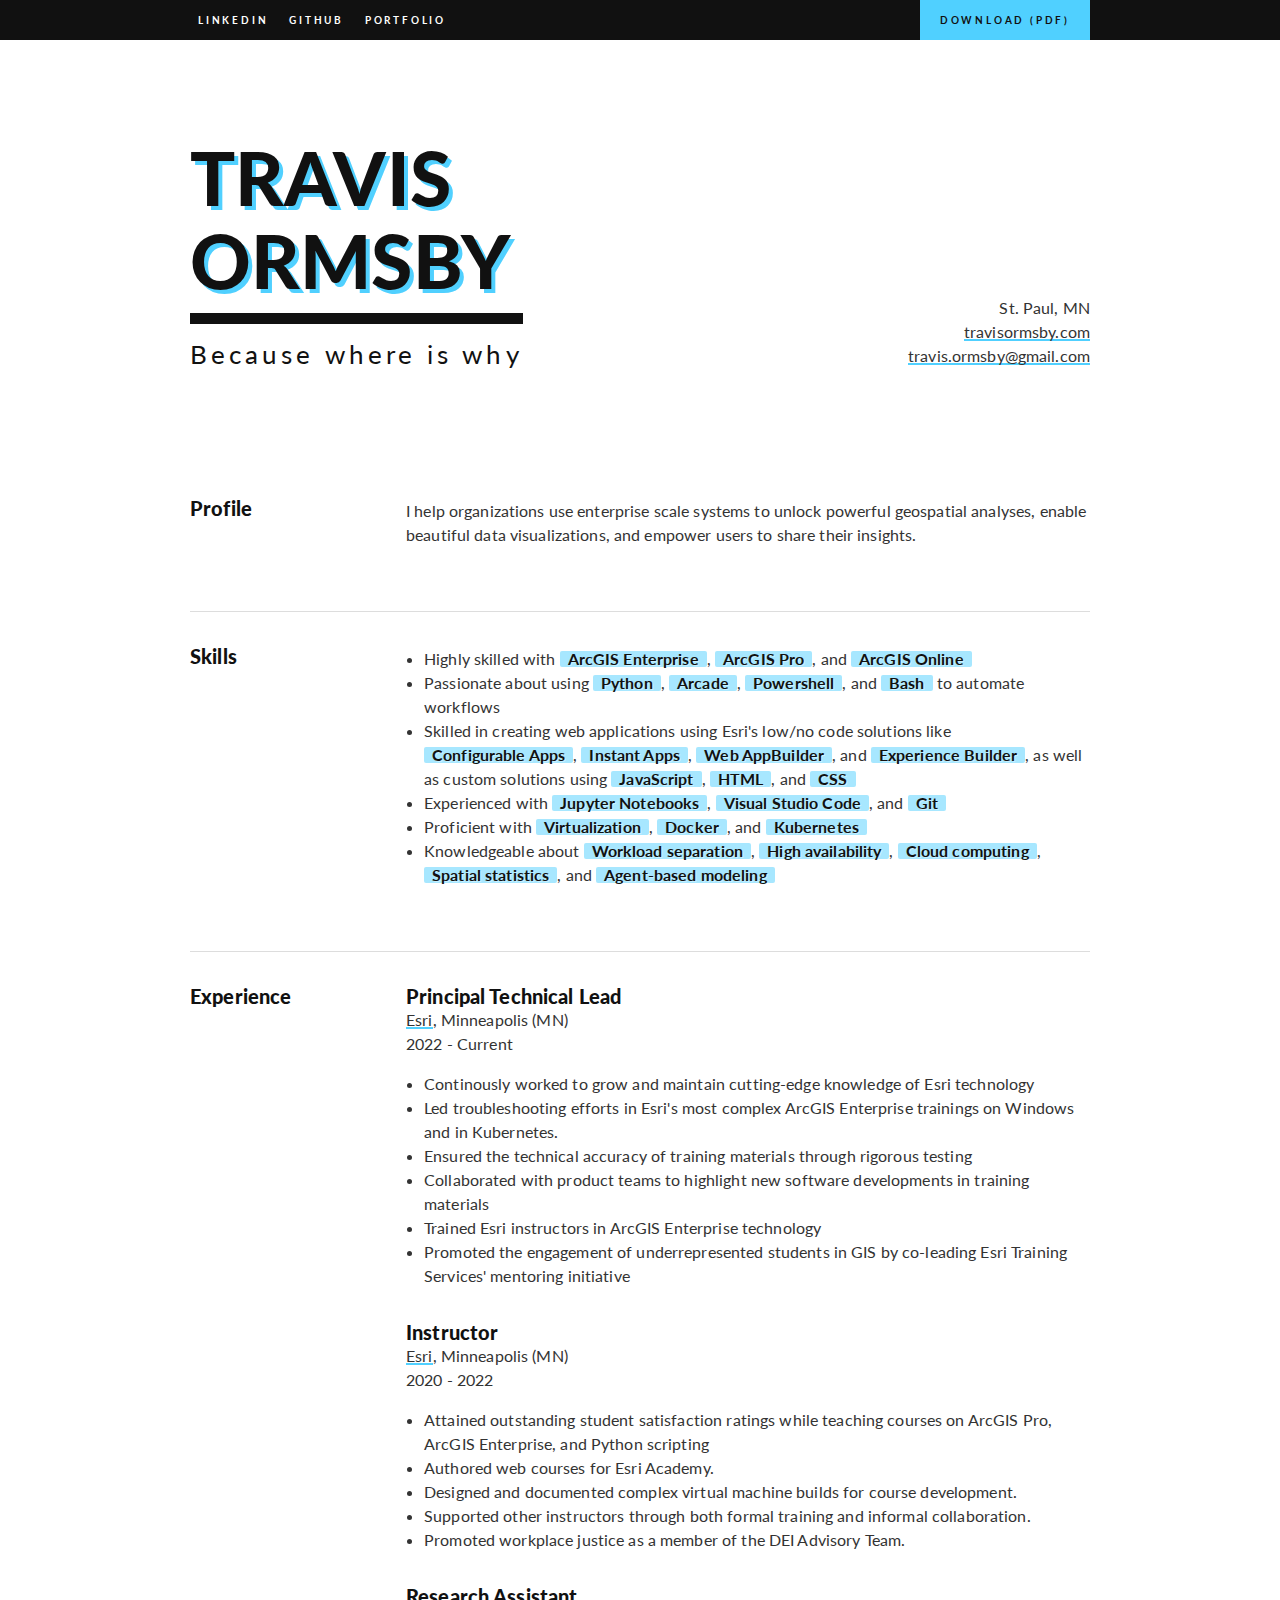
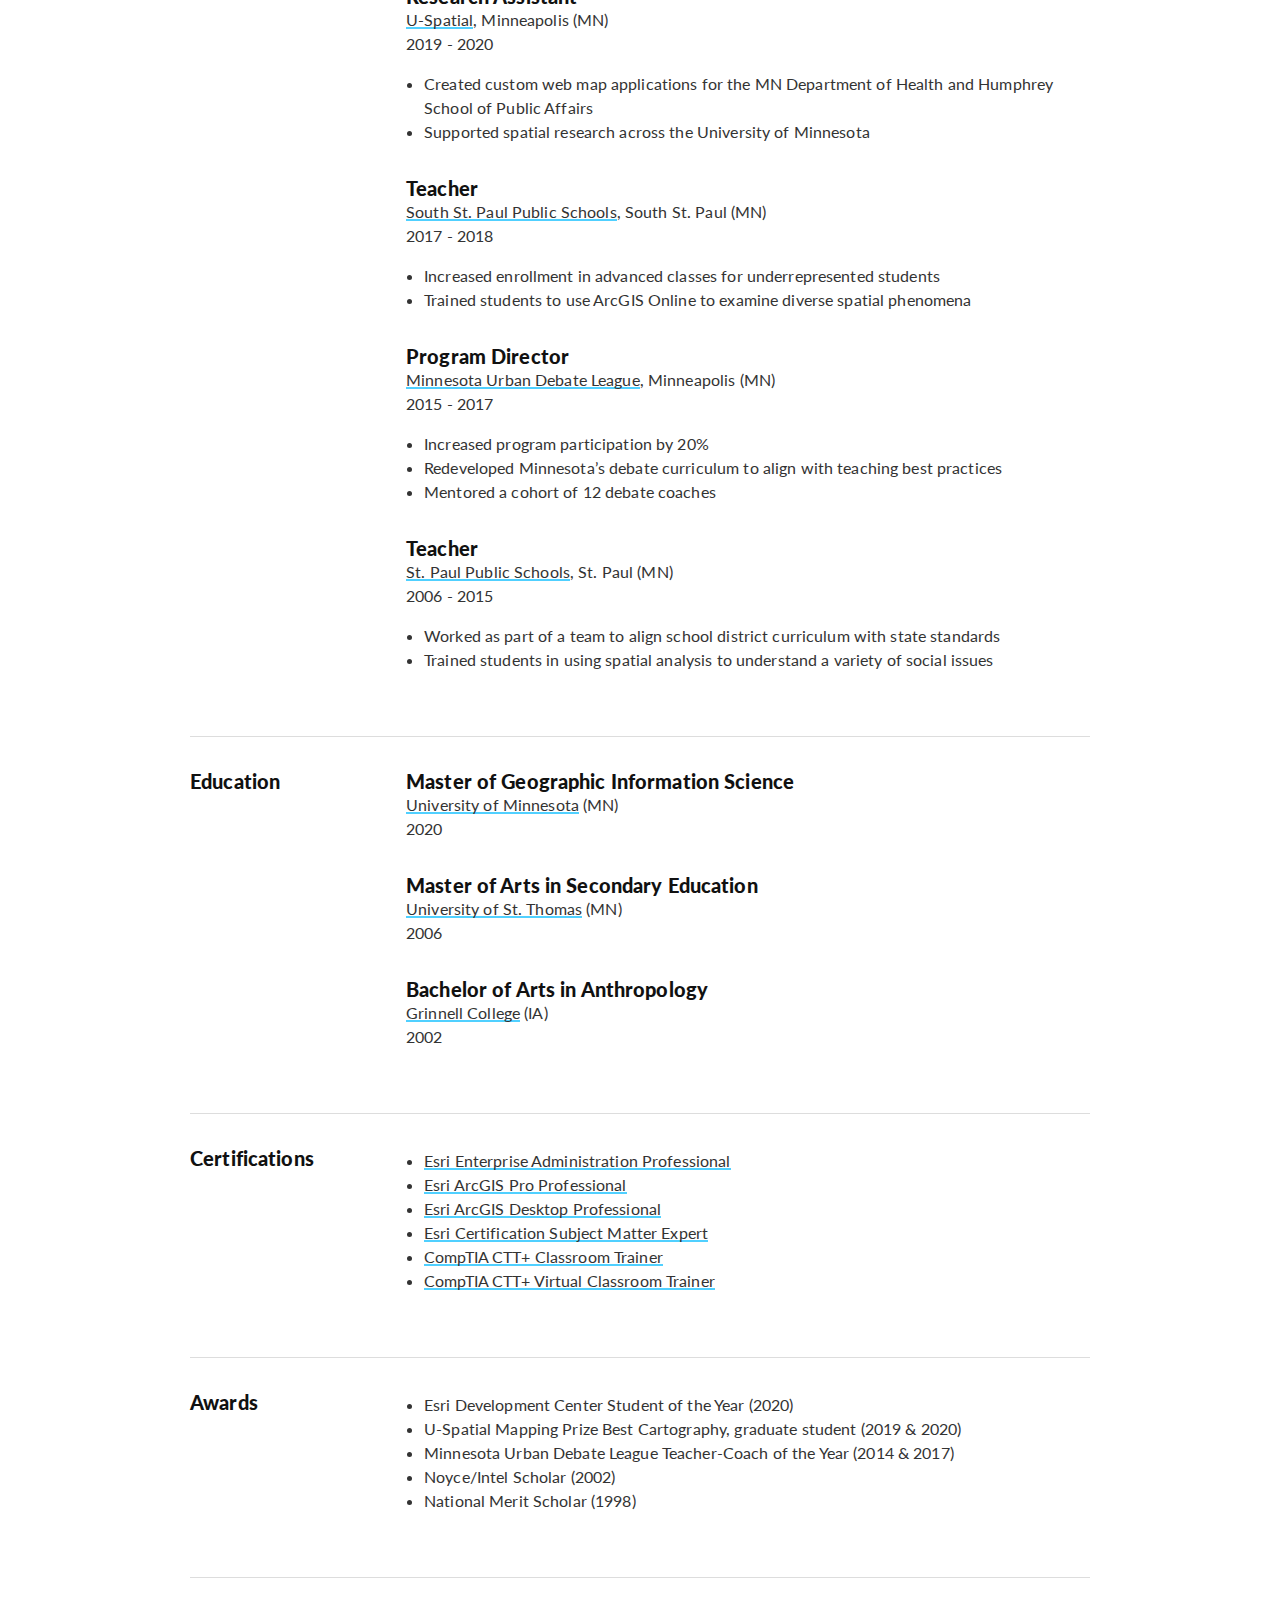
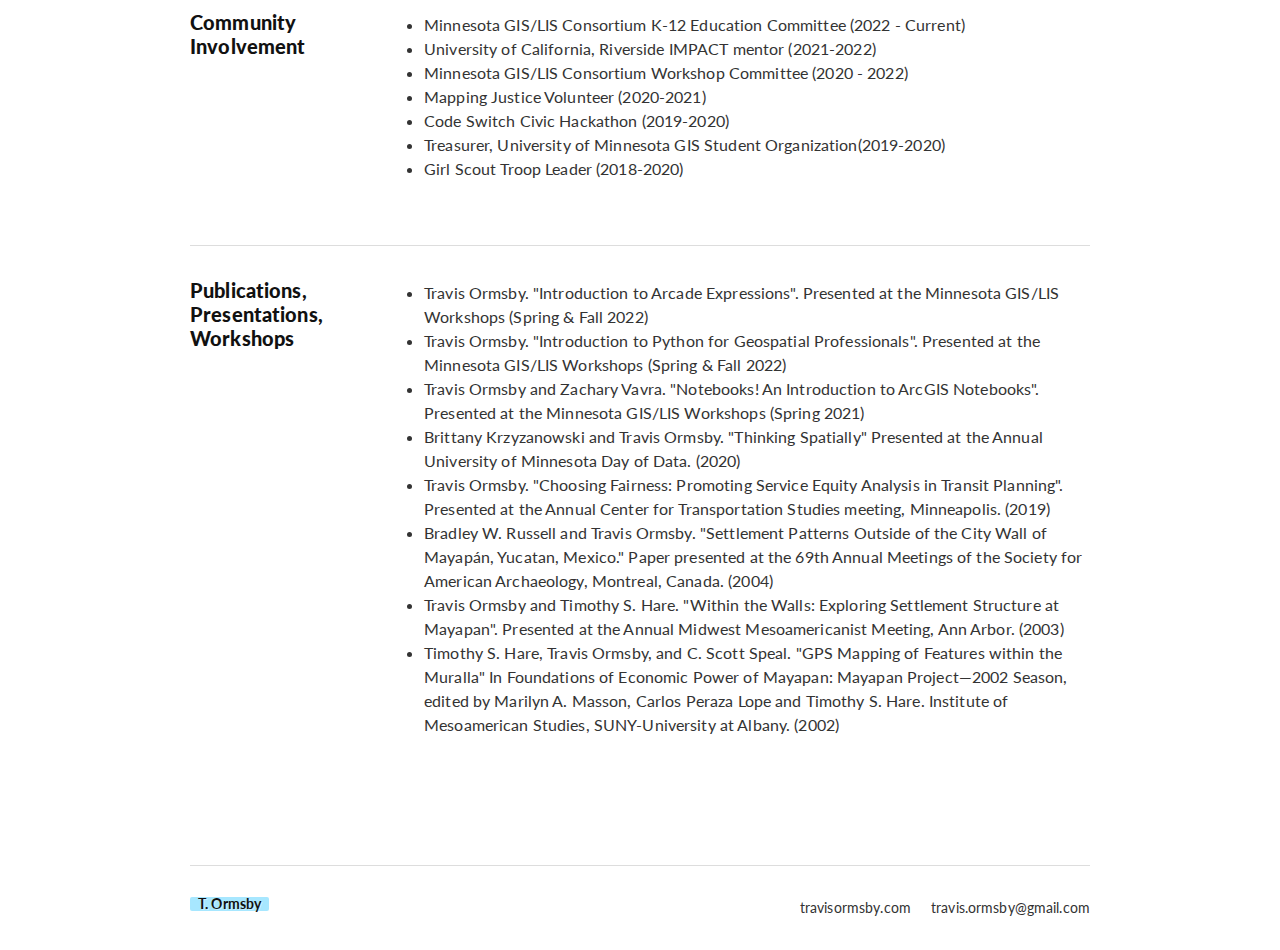
==== resume/resume.html @ c8ff5c0a "Move resume files to separate directory" ====
<html></html>
<head>
    <meta charset="utf-8">
    <meta http-equiv="x-us-compatible" content="ie=edge">
    <title>Travis Ormsby Résumé</title>
    <meta name="description" content="">
    <meta name="viewport" content="width=device-width, initial-scale=1">
    <link rel="icon" href="favicon.ico" type="image/x-icon">
    <link rel="stylesheet" href="style.css">
</head>
<nav class="Navbar">
    <div class="l-Wrapper l-Wrapper--reset@sm-down">
      <ul class="u-pullRight u-hidden@xs-down">
        <li>
          <a class="Navbar-btn Navbar-btn--main" href="http://travisormsby.com/download/travis-ormsby-resume.pdf" target="_blank">Download 
            <span>(pdf)</span>
          </a>
        </li>
      </ul>
      <ul>
        <li><a class="Navbar-lnk" href="https://www.linkedin.com/in/travis-ormsby" target="_blank">LinkedIn</a></li>
        <li><a class="Navbar-lnk" href="https://github.com/travisormsby" target="_blank">GitHub</a></li>
        <li><a class="Navbar-lnk" href="https://portfolio.travisormsby.com" target="_blank">Portfolio</a></li>
      </ul>
    </div>
  </nav>
  
  <article class="l-Wrapper">
  
    <div class="l-Header">
      <div class="l-Header-col">
        <a href="http://travisormsby.com" target="_blank">
          <h1 class="Title">
            <span class="u-shadow">
              Travis<br>
              Ormsby
            </span>
            <span class="Title-sub">Because where is why</span>
          </h1>
        </a>
      </div>
      <div class="l-Header-col Contact">
        <div>St. Paul, MN</div>
        <div><a class="u-link" href="http://travisormsby.com/" target="_blank">travisormsby.com</a></div>
        <div><a class="u-link" href="mailto:travis.ormsby@gmail.com" target="_blank">travis.ormsby@gmail.com</a></div>
      </div>
    </div>
  
    <section class="l-Section">
      <h2 class="l-Section-title h3 u-hidden@sm-down">Profile</h2>
      <div class="l-Section-content">
        <p>I help organizations use enterprise scale systems to unlock powerful geospatial analyses, enable beautiful data visualizations, and empower users to share their insights.</p>
      </div>
    </section>
  
    <section class="l-Section">
      <h2 class="l-Section-title h3">Skills</h2>
      <div class="l-Section-content">
        <ul>
          <li>Highly skilled with 
            <strong class="Tag">ArcGIS Enterprise</strong>, 
            <strong class="Tag">ArcGIS Pro</strong>, and 
            <strong class="Tag">ArcGIS Online</strong></li>
          <li>Passionate about using
            <strong class="Tag">Python</strong>, 
            <strong class="Tag">Arcade</strong>, 
            <strong class="Tag">Powershell</strong>, and 
            <strong class="Tag">Bash</strong> to automate workflows</li> 
          <li>Skilled in creating web applications using Esri's low/no code solutions like
            <strong class="Tag">Configurable Apps</strong>, 
            <strong class="Tag">Instant Apps</strong>,
            <strong class="Tag">Web AppBuilder</strong>, and
            <strong class="Tag">Experience Builder</strong>, as well as custom solutions using
            <strong class="Tag">JavaScript</strong>, 
            <strong class="Tag">HTML</strong>, and 
            <strong class="Tag">CSS</strong></li>    
          <li>Experienced with 
            <strong class="Tag">Jupyter Notebooks</strong>, 
            <strong class="Tag">Visual Studio Code</strong>, and 
            <strong class="Tag">Git</strong></li>
          <li>Proficient with 
            <strong class="Tag">Virtualization</strong>,
            <strong class="Tag">Docker</strong>, and 
            <strong class="Tag">Kubernetes</strong></li>
          <li>Knowledgeable about
            <strong class="Tag">Workload separation</strong>, 
            <strong class="Tag">High availability</strong>, 
            <strong class="Tag">Cloud computing</strong>, 
            <strong class="Tag">Spatial statistics</strong>, and
            <strong class="Tag">Agent-based modeling</strong></li>
        </ul>
      </div>
    </section>
  
    <section class="l-Section">
      <h2 class="l-Section-title h3">Experience</h2>
      <div class="l-Section-content">
        <h3>Principal Technical Lead</h3>
        <a class="u-link" href="http://esri.com" target="_blank">Esri</a>, Minneapolis (MN)<br> 2022 - Current
        <ul>
            <li>Continously worked to grow and maintain cutting-edge knowledge of Esri technology</li>
            <li>Led troubleshooting efforts in Esri's most complex ArcGIS Enterprise trainings on Windows and in Kubernetes.</li>
            <li>Ensured the technical accuracy of training materials through rigorous testing</li>
            <li>Collaborated with product teams to highlight new software developments in training materials</li> 
            <li>Trained Esri instructors in ArcGIS Enterprise technology</li>
            <li>Promoted the engagement of underrepresented students in GIS by co-leading Esri Training Services' mentoring initiative</li>
        </ul>
    

        <h3>Instructor</h3>
        <a class="u-link" href="http://esri.com/" target="_blank">Esri</a>, Minneapolis (MN)<br> 2020 - 2022
        <ul>
            <li>Attained outstanding student satisfaction ratings while teaching courses on ArcGIS Pro, ArcGIS Enterprise, and Python scripting</li>
            <li>Authored web courses for Esri Academy.</li>
            <li>Designed and documented complex virtual machine builds for course development.</li>
            <li>Supported other instructors through both formal training and informal collaboration.</li>
            <li>Promoted workplace justice as a member of the DEI Advisory Team.</li>
        </ul>
  
        <h3>Research Assistant</h3>
        <a class="u-link" href="https://rc.umn.edu/uspatial/about/overview" target="_blank">U-Spatial</a>, Minneapolis (MN)<br> 2019 - 2020
        <ul>
            <li>Created custom web map applications for the MN Department of Health and Humphrey School of Public Affairs</li>
            <li>Supported spatial research across the University of Minnesota </li>
        </ul>
  
        <h3>Teacher</h3>
        <a class="u-link" href="https://www.sspps.org/" target="_blank">South St. Paul Public Schools</a>, South St. Paul (MN)<br> 2017 - 2018
        <ul>
          <li>Increased enrollment in advanced classes for underrepresented students</li>
          <li>Trained students to use ArcGIS Online to examine diverse spatial phenomena </li>
        </ul>

        <h3>Program Director</h3>
        <a class="u-link" href="https://mnudl.augsburg.edu/" target="_blank">Minnesota Urban Debate League</a>, Minneapolis (MN)<br> 2015 - 2017
        <ul>
          <li>Increased program participation by 20%</li>
          <li>Redeveloped Minnesota’s debate curriculum to align with teaching best practices</li>
          <li>Mentored a cohort of 12 debate coaches</li>
        </ul>
        <h3>Teacher</h3>
        <a class="u-link" href="https://www.spps.org/" target="_blank">St. Paul Public Schools</a>, St. Paul (MN)<br> 2006 - 2015
        <ul>
          <li>Worked as part of a team to align school district curriculum with state standards</li>
          <li>Trained students in using spatial analysis to understand a variety of social issues</li>
        </ul>       

      </div>
    </section>
  



    <section class="l-Section">
      <h2 class="l-Section-title h3">Education</h2>
      <div class="l-Section-content">
        <h3>Master of Geographic Information Science</h3>
        <a class="u-link" href="https://www.umn.edu" target="_blank">University of Minnesota</a> (MN)<br> 2020
        <h3>Master of Arts in Secondary Education</h3>
        <a class="u-link" href="https://www.stthomas.edu/" target="_blank">University of St. Thomas</a> (MN)<br> 2006
        <h3>Bachelor of Arts in Anthropology</h3>
        <a class="u-link" href="https://www.grinnell.edu" target="_blank">Grinnell College</a> (IA)<br> 2002
      </div>
    </section>

    <section class="l-Section">
        <h2 class="l-Section-title h3">Certifications</h2>
        <div class="l-Section-content">
            <ul>
                <li><a class="u-link" href="https://www.credly.com/badges/31ab56e0-9c74-4a0e-ad56-9380d81b96d3" target="_blank">Esri Enterprise Administration Professional</a></li>
                <li><a class="u-link" href="https://www.credly.com/badges/0013682d-3216-4c9a-9f12-6cf42e619718" target="_blank">Esri ArcGIS Pro Professional</a></li>
                <li><a class="u-link" href="https://www.credly.com/badges/4ce7a684-b25a-4a64-b804-6f7d2b9c5bff" target="_blank">Esri ArcGIS Desktop Professional</a></li>
                <li><a class="u-link" href="https://www.credly.com/badges/74013b75-7e66-40fc-9511-f391b4f730c0" target="_blank">Esri Certification Subject Matter Expert</a></li>
                <li><a class="u-link" href="https://www.credly.com/badges/bbb6785d-5a99-4816-b9c0-62684c3e1820" target="_blank">CompTIA CTT+ Classroom Trainer</a></li>
                <li><a class="u-link" href="https://www.credly.com/badges/475ef5ab-be3a-4e54-ba94-71549f1f5e60" target="_blank">CompTIA CTT+ Virtual Classroom Trainer</a></li>
            </ul>
        </div>
    </section>
  
    <section class="l-Section">
        <h2 class="l-Section-title h3">Awards</h2>
        <div class="l-Section-content">
            <ul>
                <li>Esri Development Center Student of the Year (2020)</li>
                <li>U-Spatial Mapping Prize Best Cartography, graduate student (2019 & 2020)</li>
                <li>Minnesota Urban Debate League Teacher-Coach of the Year (2014 & 2017)</li>
                <li>Noyce/Intel Scholar (2002)</li>
                <li>National Merit Scholar (1998)</li>
            </ul>
        </div>
    </section>

    <section class="l-Section">
        <h2 class="l-Section-title h3">Community Involvement</h2>
        <div class="l-Section-content">
            <ul>
                <li>Minnesota GIS/LIS Consortium K-12 Education Committee (2022 - Current)</li>
                <li>University of California, Riverside IMPACT mentor (2021-2022)</li>
                <li>Minnesota GIS/LIS Consortium Workshop Committee (2020 - 2022)</li>
                <li>Mapping Justice Volunteer (2020-2021)</li>
                <li>Code Switch Civic Hackathon (2019-2020)</li>
                <li>Treasurer, University of Minnesota GIS Student Organization(2019-2020)</li>
                <li>Girl Scout Troop Leader (2018-2020)</li>
            </ul>
        </div>
    </section>

    <section class="l-Section">
        <h2 class="l-Section-title h3">Publications, Presentations, Workshops</h2>
        <div class="l-Section-content">
            <ul>
                <li class="hanging">Travis Ormsby. "Introduction to Arcade Expressions". Presented at the Minnesota GIS/LIS Workshops (Spring & Fall 2022)</li>
                <li class="hanging">Travis Ormsby. "Introduction to Python for Geospatial Professionals". Presented at the Minnesota GIS/LIS Workshops (Spring & Fall 2022)</li>
                <li class="hanging">Travis Ormsby and Zachary Vavra. "Notebooks! An Introduction to ArcGIS Notebooks". Presented at the Minnesota GIS/LIS Workshops (Spring 2021)</li>
                <li class="hanging">Brittany Krzyzanowski and Travis Ormsby. "Thinking Spatially" Presented at the Annual University of Minnesota Day of Data. (2020)</li>
                <li class="hanging">Travis Ormsby. "Choosing Fairness: Promoting Service Equity Analysis in Transit Planning". Presented at the Annual Center for Transportation Studies meeting, Minneapolis. (2019)</li>
                <li class="hanging">Bradley W. Russell and Travis Ormsby. "Settlement Patterns Outside of the City Wall of Mayapán, Yucatan, Mexico." Paper presented at the 69th Annual Meetings of the Society for American Archaeology, Montreal, Canada. (2004)</li>
                <li class="hanging">Travis Ormsby and Timothy S. Hare. "Within the Walls: Exploring Settlement Structure at Mayapan". Presented at the Annual Midwest Mesoamericanist Meeting, Ann Arbor. (2003)</li>
                <li class="hanging">Timothy S. Hare, Travis Ormsby, and C. Scott Speal. "GPS Mapping of Features within the Muralla" In Foundations of Economic Power of Mayapan: Mayapan Project—2002 Season, edited by Marilyn A. Masson, Carlos Peraza Lope and Timothy S. Hare. Institute of Mesoamerican Studies, SUNY-University at Albany. (2002)</li>
            </ul>
        </div>
    </section>
  </article>
  
  <div class="l-Wrapper u-keyline">
    <div class="l-Footer">
      <div class="l-Footer-col">
        <strong class="Tag">T. Ormsby</strong>
      </div>
      <div class="l-Footer-col Contact">
        <a href="http://travisorsb5.com" target="_blank">travisormsby.com</a>
        <a href="mailto:travis.ormsby@gmail.com" target="_blank">travis.ormsby@gmail.com</a>
      </div>
    </div>
  </div>
---- resume/style.css ----
@import url(https://fonts.googleapis.com/css?family=Lato:400,700,900);

.Navbar ul {
    list-style: none;
    padding-left: 0;
    margin: 0
}

html {
    font-size: 62.5%;
    box-sizing: border-box
}

*,
*:before,
*:after {
    box-sizing: inherit
}

body {
    margin: 0;
    background-color: #fff
}

img {
    max-width: 100%;
    height: auto
}

.u-cf:before,
.u-cf:after {
    content: " ";
    display: table
}

.u-cf:after {
    clear: both
}

.u-hug {
    margin-top: 0 !important
}

.u-pullRight {
    float: right
}

.u-keyline {
    position: relative
}

.u-keyline:before {
    content: "";
    position: absolute;
    top: 0;
    left: 0;
    right: 0;
    border-top: 1px solid #ddd
}

.u-link {
    text-decoration: none;
    position: relative;
    display: inline-block
}

.u-link:before {
    content: "";
    position: absolute;
    z-index: -1;
    bottom: .2em;
    width: 100%;
    height: 2px;
    background-color: #50D0FF
}

/* .u-link:visited:before {
    background-color: #ddd
} */

.u-link:hover:before {
    background-color: #ff7f50
}

.u-shadow {
    text-shadow: 4px 4px 0 #50D0FF;
    transition: text-shadow .2s ease-in-out
}

a:hover .u-shadow {
    text-shadow: -4px -4px 0 #ff7f50
}

@media (max-width:767px) {
    .u-hidden\@sm-down {
        display: none !important
    }
}

@media (max-width:543px) {
    .u-hidden\@xs-down {
        display: none !important
    }
}

body {
    color: #333;
    font-size: 1.6rem;
    font-family: Lato, Helvetica, Arial, sans-serif;
    font-weight: normal;
    line-height: 1.5;
    letter-spacing: .008em;
    -webkit-font-smoothing: antialiased;
    -moz-osx-font-smoothing: grayscale
}

h1,
h2,
h3,
h4,
h5,
h6 {
    color: #111;
    line-height: 1.2;
    font-weight: 900
}

h1,
h2,
h3,
h4,
h5,
h6,
ul,
p {
    margin-top: 1.6rem;
    margin-bottom: 0
}

h3,
.h3 {
    font-size: 2rem;
    margin-top: 3.2rem
}

a {
    color: #333
}

ul {
    padding-left: 1.8rem
}

.Title {
    font-size: 50px;
    font-size: 8vw;
    font-family: Lato, 'Open Sans', Helvetica, Arial;
    font-weight: 900;
    line-height: 1.1;
    margin-top: 0;
    margin-bottom: 0;
    text-transform: uppercase;
    display: inline-block
}

@media (max-width:525px) {
    .Title {
        font-size: 42px
    }
}

@media (min-width:937.5px) {
    .Title {
        font-size: 75px
    }
}

.Title-sub {
    font-size: .34em;
    letter-spacing: .16em;
    font-weight: 400;
    text-transform: none;
    display: block;
    margin-top: 1.2rem;
    padding-top: 1.6rem;
    border-top: .45em solid
}

.l-Wrapper {
    width: 80%;
    max-width: 90rem;
    margin-left: auto;
    margin-right: auto
}

@media (max-width:767px) {
    .l-Wrapper--reset\@sm-down {
        width: 100%
    }
}

.l-Header {
    margin-top: 6.4rem;
    margin-bottom: 3.2rem
}

.l-Header-col {
    margin-top: 3.2rem;
    margin-bottom: 3.2rem
}

@media (min-width:544px) {
    .l-Header {
        display: flex;
        justify-content: space-between;
        align-items: flex-end
    }

    .l-Header-col:last-child:not(:first-child) {
        text-align: right
    }
}

.l-Section {
    margin-top: 6.4rem
}

.l-Section+.l-Section {
    position: relative;
    border-top: 1px solid #ddd
}

.l-Section+.l-Section:before {
    content: "";
    font-size: 50px;
    font-size: 8vw;
    position: absolute;
    top: -.1rem;
    border-top: .153em solid;
    width: 4rem
}

@media (max-width:525px) {
    .l-Section+.l-Section:before {
        font-size: 42px
    }
}

@media (min-width:937.5px) {
    .l-Section+.l-Section:before {
        font-size: 75px
    }
}

.l-Section-title,
.l-Section-content {
    margin-top: 3.2rem
}

.l-Section-content>:first-child,
.l-Section-content>:first-child>h3 {
    margin-top: 0
}

.l-Section-content>p:first-child,
.l-Section-content>ul:first-child {
    margin-top: .3rem
}

.l-Section-group {
    display: inline
}

@media (min-width:768px) {
    .l-Section {
        display: flex
    }

    .l-Section:before {
        display: none
    }

    .l-Section-title {
        flex: 0 0 24%
    }
}

.l-Footer {
    font-size: 1.4rem;
    display: flex;
    flex-wrap: wrap;
    justify-content: space-between;
    margin: 12.8rem -.8rem 3.2rem;
    padding-top: 3.2rem
}

.l-Footer a {
    text-decoration: none;
    display: inline-block
}

.l-Footer a:not(:last-child) {
    margin-right: 1.6rem
}

.l-Footer a:hover {
    color: #111
}

.l-Footer-col {
    padding-left: .8rem;
    padding-right: .8rem
}

.Navbar {
    color: #fff;
    font-size: 1rem;
    font-weight: bold;
    line-height: 4rem;
    letter-spacing: .28rem;
    text-transform: uppercase;
    width: 100%;
    background-color: #111
}

.Navbar a:not(.Navbar-toggle) {
    /* color: inherit; */
    text-decoration: none
}

.Navbar li {
    display: inline-block
}

.Navbar a {
    display: block;
    padding: 0 .8rem
}

a.Navbar-btn {
    color: #111;
    padding-left: 2rem;
    padding-right: 2rem;
    background: #50D0FF
}

a.Navbar-btn:hover {
    background: #ff7f50
}

a.Navbar-lnk {
    color: #fff;
}

/* .hanging {
    padding-left: 4rem;
    text-indent: -4rem;
} */


@media (max-width:767px) {
    .Navbar {
        text-align: right
    }

    .Navbar ul:not(:first-child) {
        display: inline-block;
        padding-right: 1.6rem !important
    }
}

.Tag {
    color: #111;
    text-shadow: 1px 1px 0 rgba(255, 255, 255, .4);
    font-weight: 700;
    line-height: 1;
    position: relative;
    display: inline-block;
    padding-left: .8rem;
    padding-right: .8rem
}

.Tag:before {
    content: "";
    position: absolute;
    z-index: -1;
    top: 0;
    left: 0;
    right: 0;
    height: 1em;
    bottom: 0;
    margin: auto;
    border-radius: .2rem;
    background-color: rgba(80, 208, 255, .5);
    transition: all .8s .4s ease-in-out
}

.Tag:hover:before {
    transform: scale(1.05, 2.4);
    background-color: #50D0FF;
    transition-delay: 0s;
    transition-duration: .2s
}

@media print {
    html {
        font-size: 50%
    }

    .l-Wrapper {
        width: 100%;
        max-width: none
    }

    .Navbar,
    .u-hidden\@print {
        display: none
    }

    .l-Header,
    .l-Header-col {
        margin-top: 0
    }

    .l-Footer,
    .l-Section {
        margin-top: 3.2rem
    }

    h3,
    .h3,
    .l-Section-title,
    .l-Section-content {
        margin-top: 1.8rem
    }

    .Title {
        font-size: 4.5rem
    }

    .l-Header {
        display: flex;
        justify-content: space-between;
        align-items: flex-end
    }

    .l-Header-col:last-child:not(:first-child) {
        text-align: right
    }

    .l-Section {
        position: relative;
        padding-top: 5px;
        border-top: 1px solid #ddd
    }

    .l-Section:before {
        display: none
    }

    .l-Section:after {
        content: "";
        position: absolute;
        top: -1px;
        left: 0;
        border-top: 5px solid;
        width: 4rem
    }

    .l-Section-group {
        display: block;
        /* page-break-inside: avoid */
    }

    .Tag {
        font-weight: 900;
        display: inline;
        padding-left: 0;
        padding-right: 0
    }

    *,
    *:before,
    *:after,
    p:first-letter,
    div:first-letter,
    blockquote:first-letter,
    li:first-letter,
    p:first-line,
    div:first-line,
    blockquote:first-line,
    li:first-line {
        background: transparent !important;
        color: #000 !important;
        box-shadow: none !important;
        text-shadow: none !important
    }

    a,
    a:visited {
        text-decoration: underline
    }

    p,
    h2,
    h3,
    li {
        orphans: 3;
        widows: 3
    }

    h2,
    h3 {
        page-break-after: avoid
    }

    .Contact:after {
        content: "(651) 757-6672";
        padding-left: 1.6rem
    }
}

@page {
    margin: 2.2cm 2.2cm 1.8cm
}
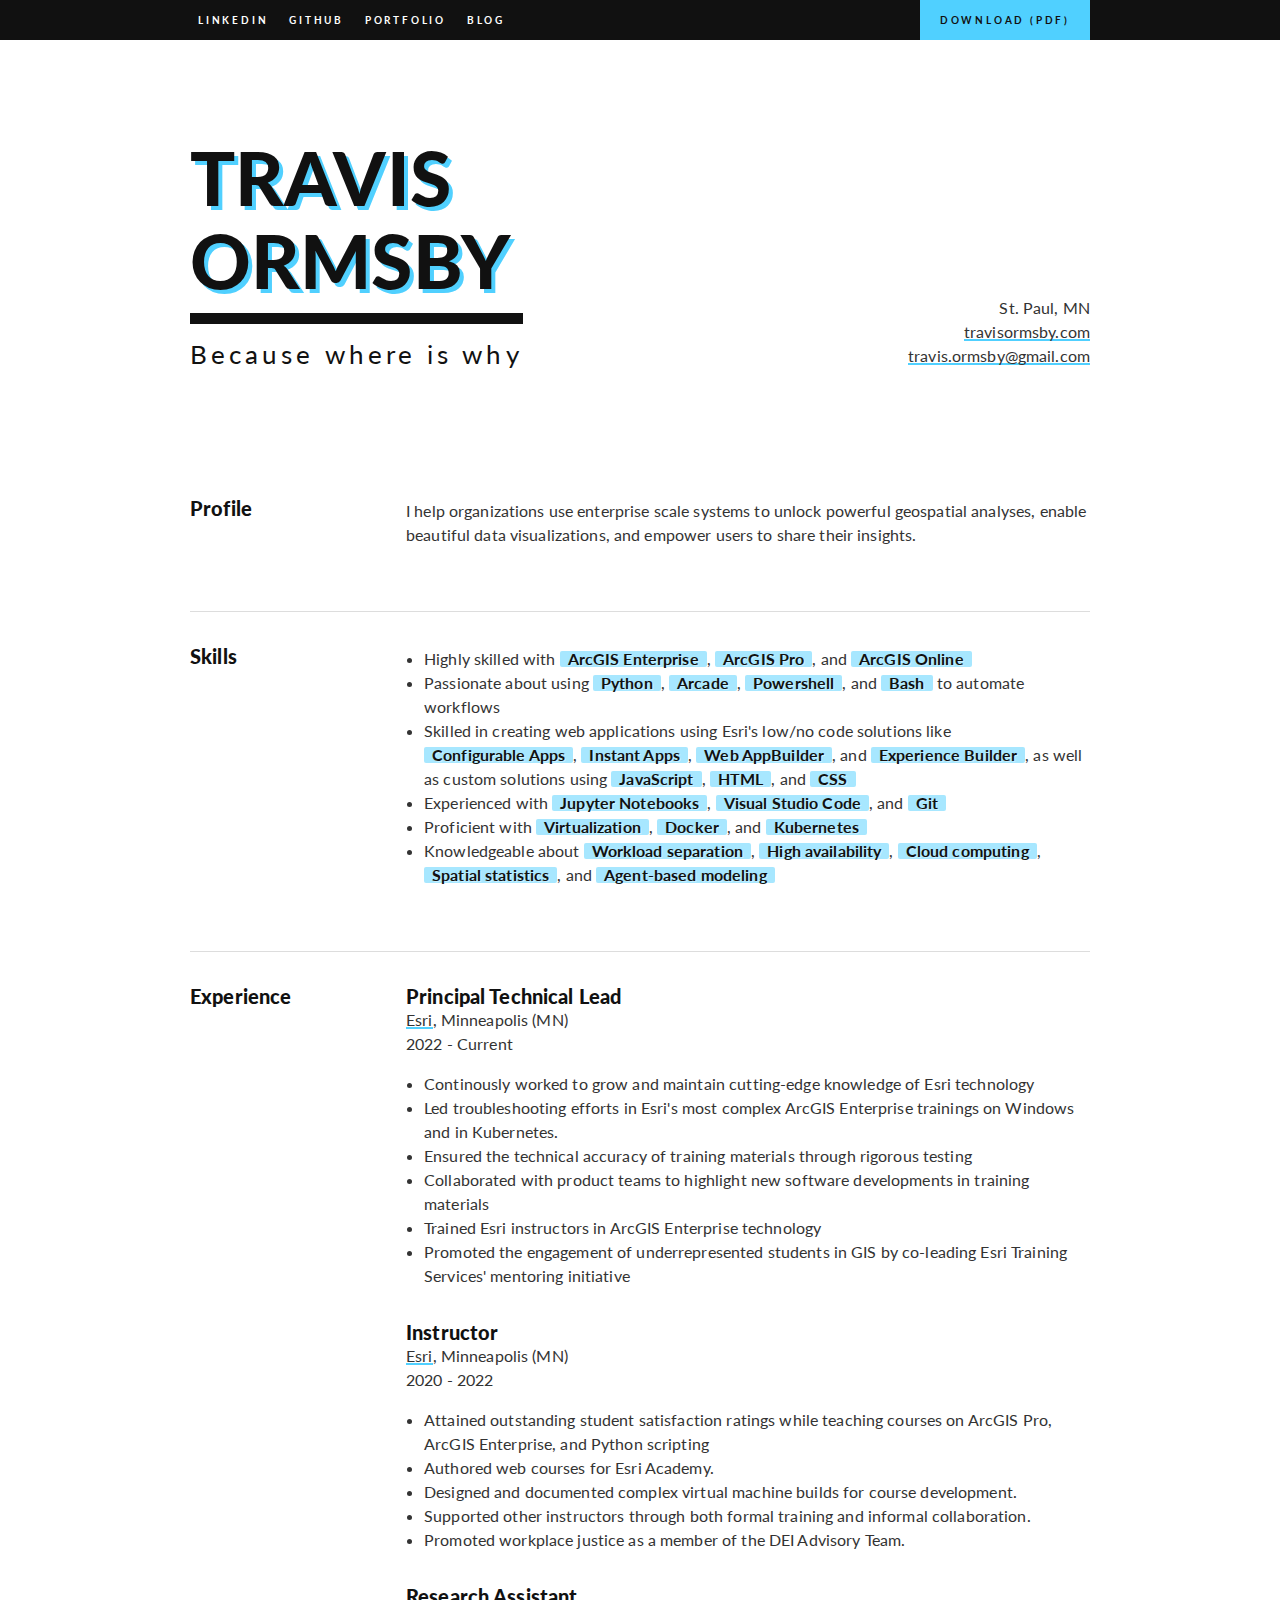
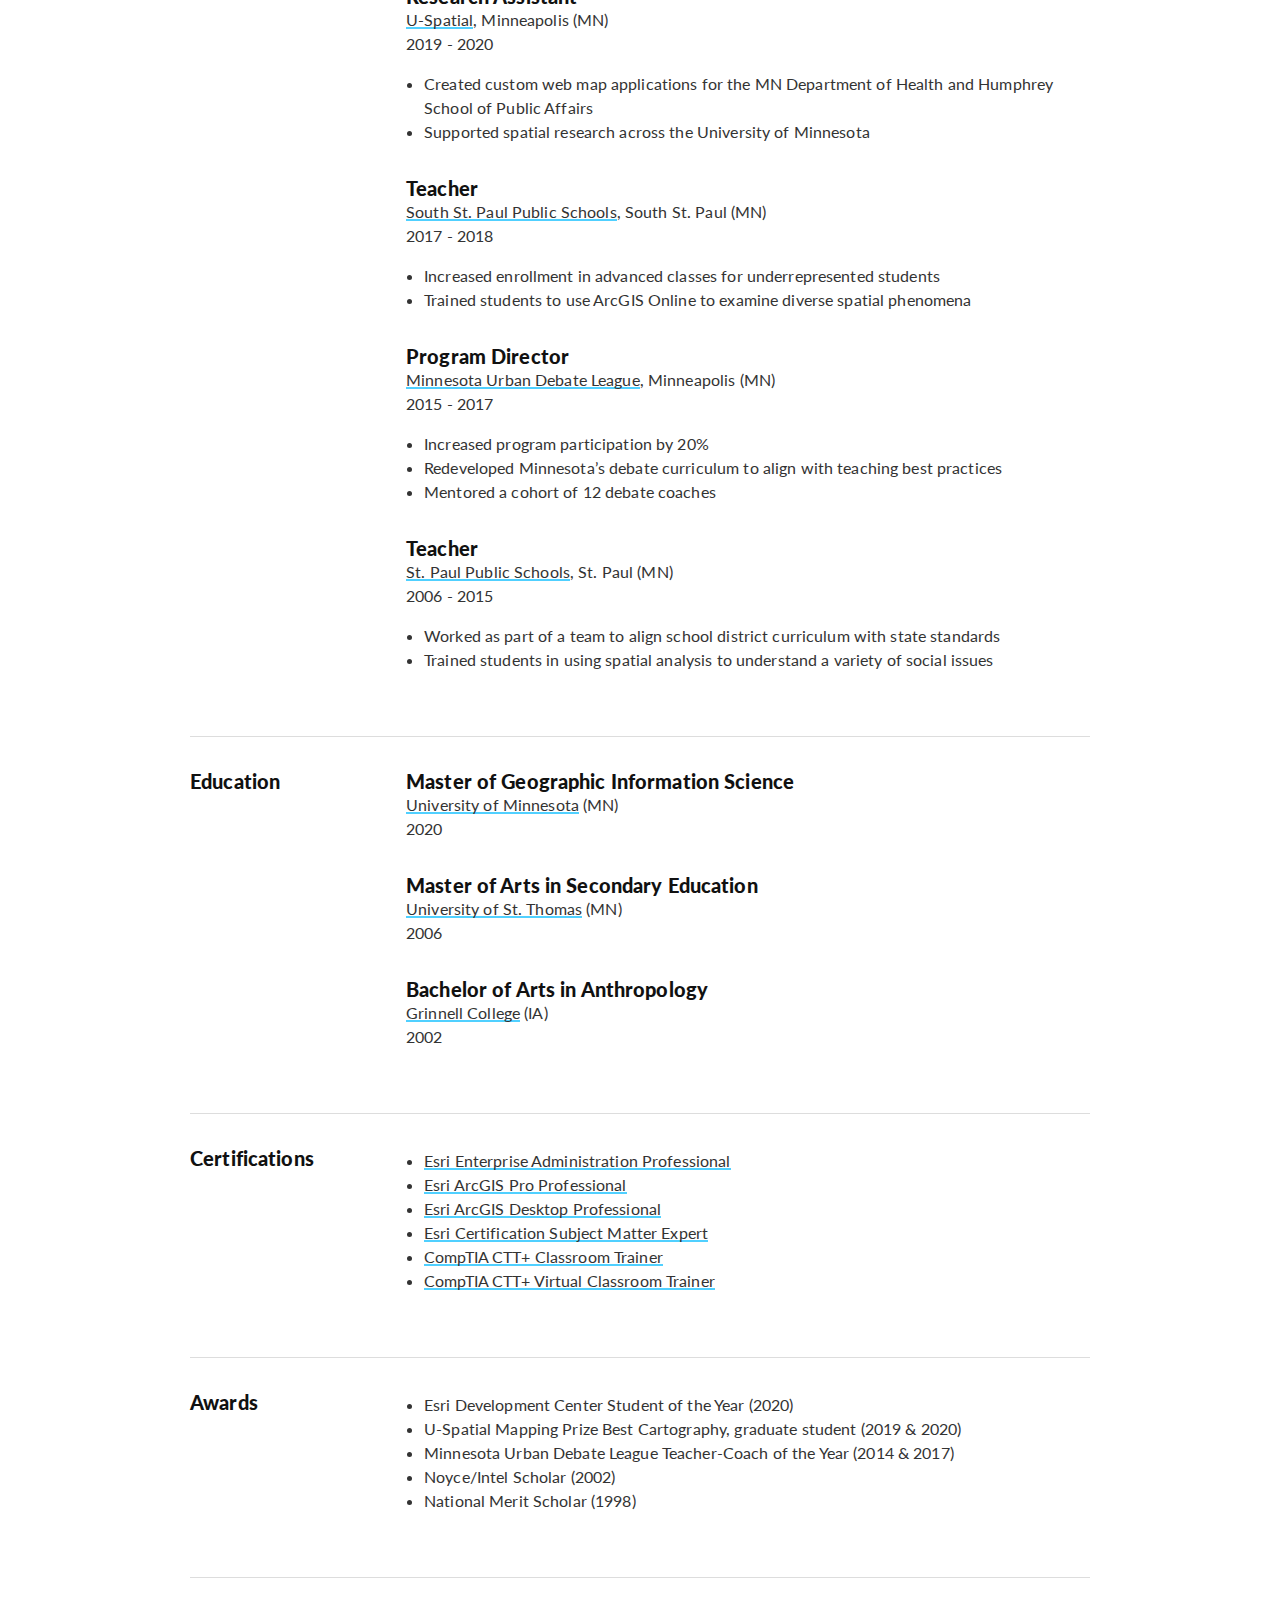
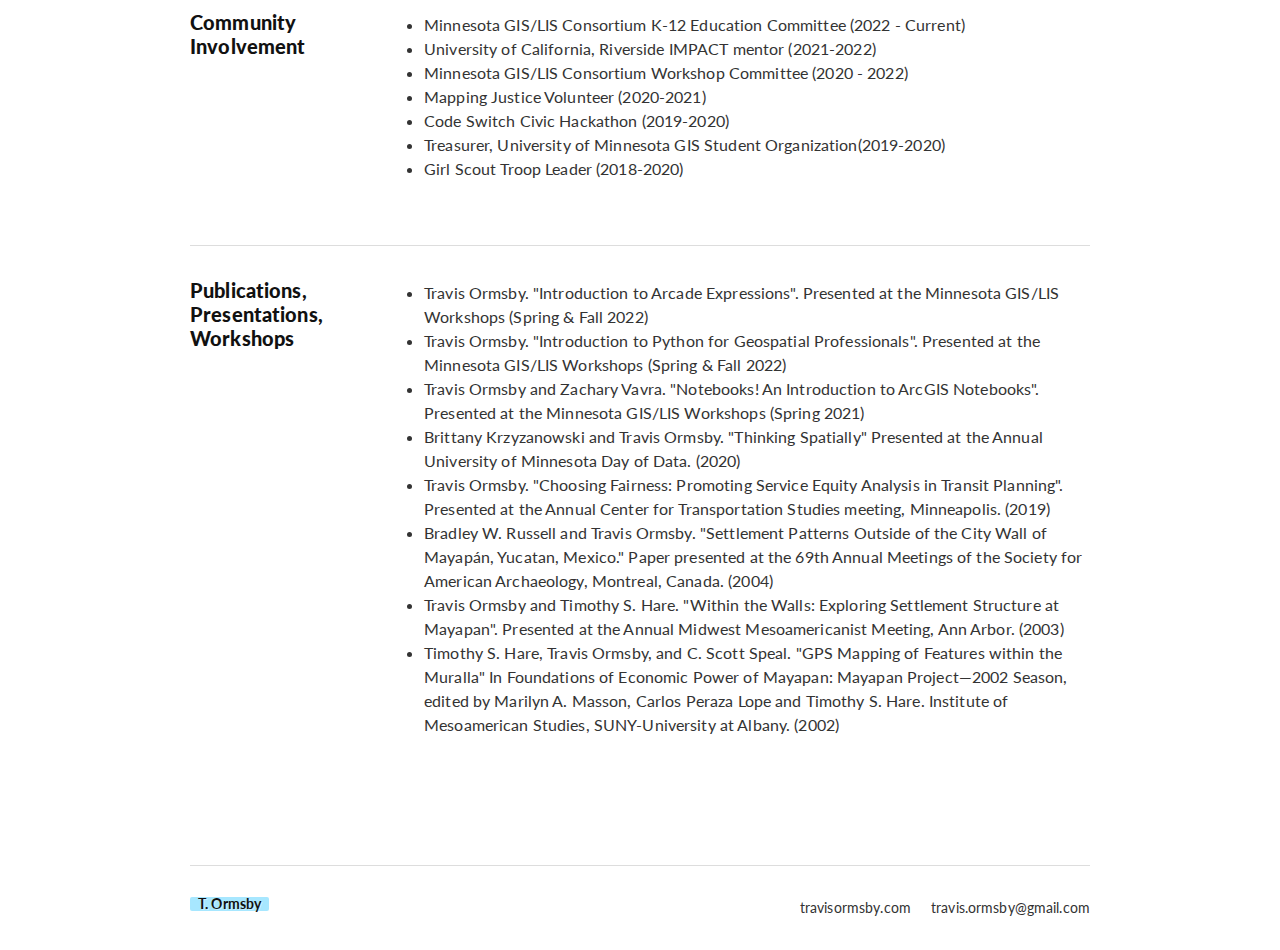
==== commit 4995060c: "Add blog link to navbar" ====
--- a/resume/resume.html
+++ b/resume/resume.html
@@ -1,14 +1,14 @@
-<html></html>
-<head>
-    <meta charset="utf-8">
-    <meta http-equiv="x-us-compatible" content="ie=edge">
-    <title>Travis Ormsby Résumé</title>
-    <meta name="description" content="">
-    <meta name="viewport" content="width=device-width, initial-scale=1">
-    <link rel="icon" href="favicon.ico" type="image/x-icon">
-    <link rel="stylesheet" href="style.css">
-</head>
-<nav class="Navbar">
+<html>
+  <head>
+      <meta charset="utf-8">
+      <meta http-equiv="x-us-compatible" content="ie=edge">
+      <title>Travis Ormsby Résumé</title>
+      <meta name="description" content="">
+      <meta name="viewport" content="width=device-width, initial-scale=1">
+      <link rel="icon" href="favicon.ico" type="image/x-icon">
+      <link rel="stylesheet" href="style.css">
+  </head>
+  <nav class="Navbar">
     <div class="l-Wrapper l-Wrapper--reset@sm-down">
       <ul class="u-pullRight u-hidden@xs-down">
         <li>
@@ -21,10 +21,11 @@
         <li><a class="Navbar-lnk" href="https://www.linkedin.com/in/travis-ormsby" target="_blank">LinkedIn</a></li>
         <li><a class="Navbar-lnk" href="https://github.com/travisormsby" target="_blank">GitHub</a></li>
         <li><a class="Navbar-lnk" href="https://portfolio.travisormsby.com" target="_blank">Portfolio</a></li>
+        <li><a class="Navbar-lnk" href="https://blog.travisormsby.com" target="_blank">Blog</a></li>
       </ul>
     </div>
   </nav>
-  
+    
   <article class="l-Wrapper">
   
     <div class="l-Header">
@@ -221,7 +222,7 @@
         </div>
     </section>
   </article>
-  
+    
   <div class="l-Wrapper u-keyline">
     <div class="l-Footer">
       <div class="l-Footer-col">
@@ -232,4 +233,5 @@
         <a href="mailto:travis.ormsby@gmail.com" target="_blank">travis.ormsby@gmail.com</a>
       </div>
     </div>
-  </div>+  </div>
+</html>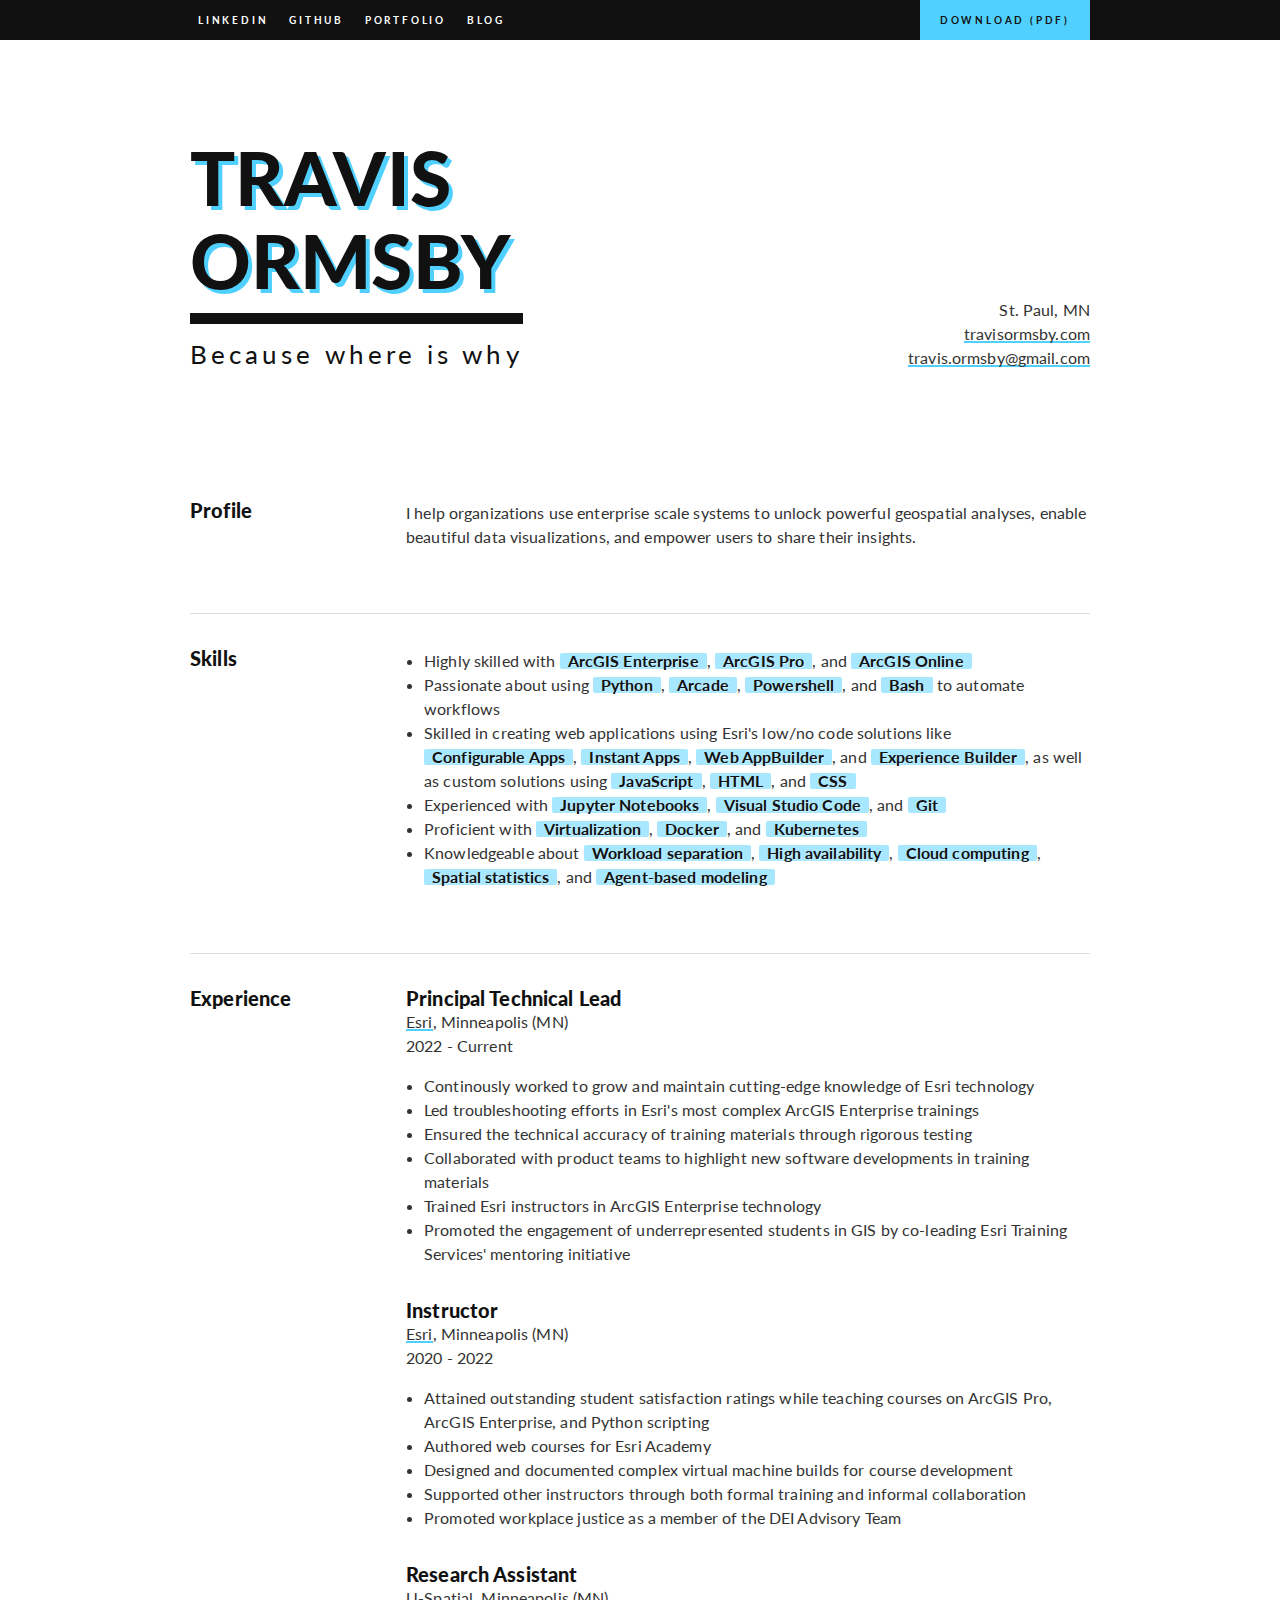
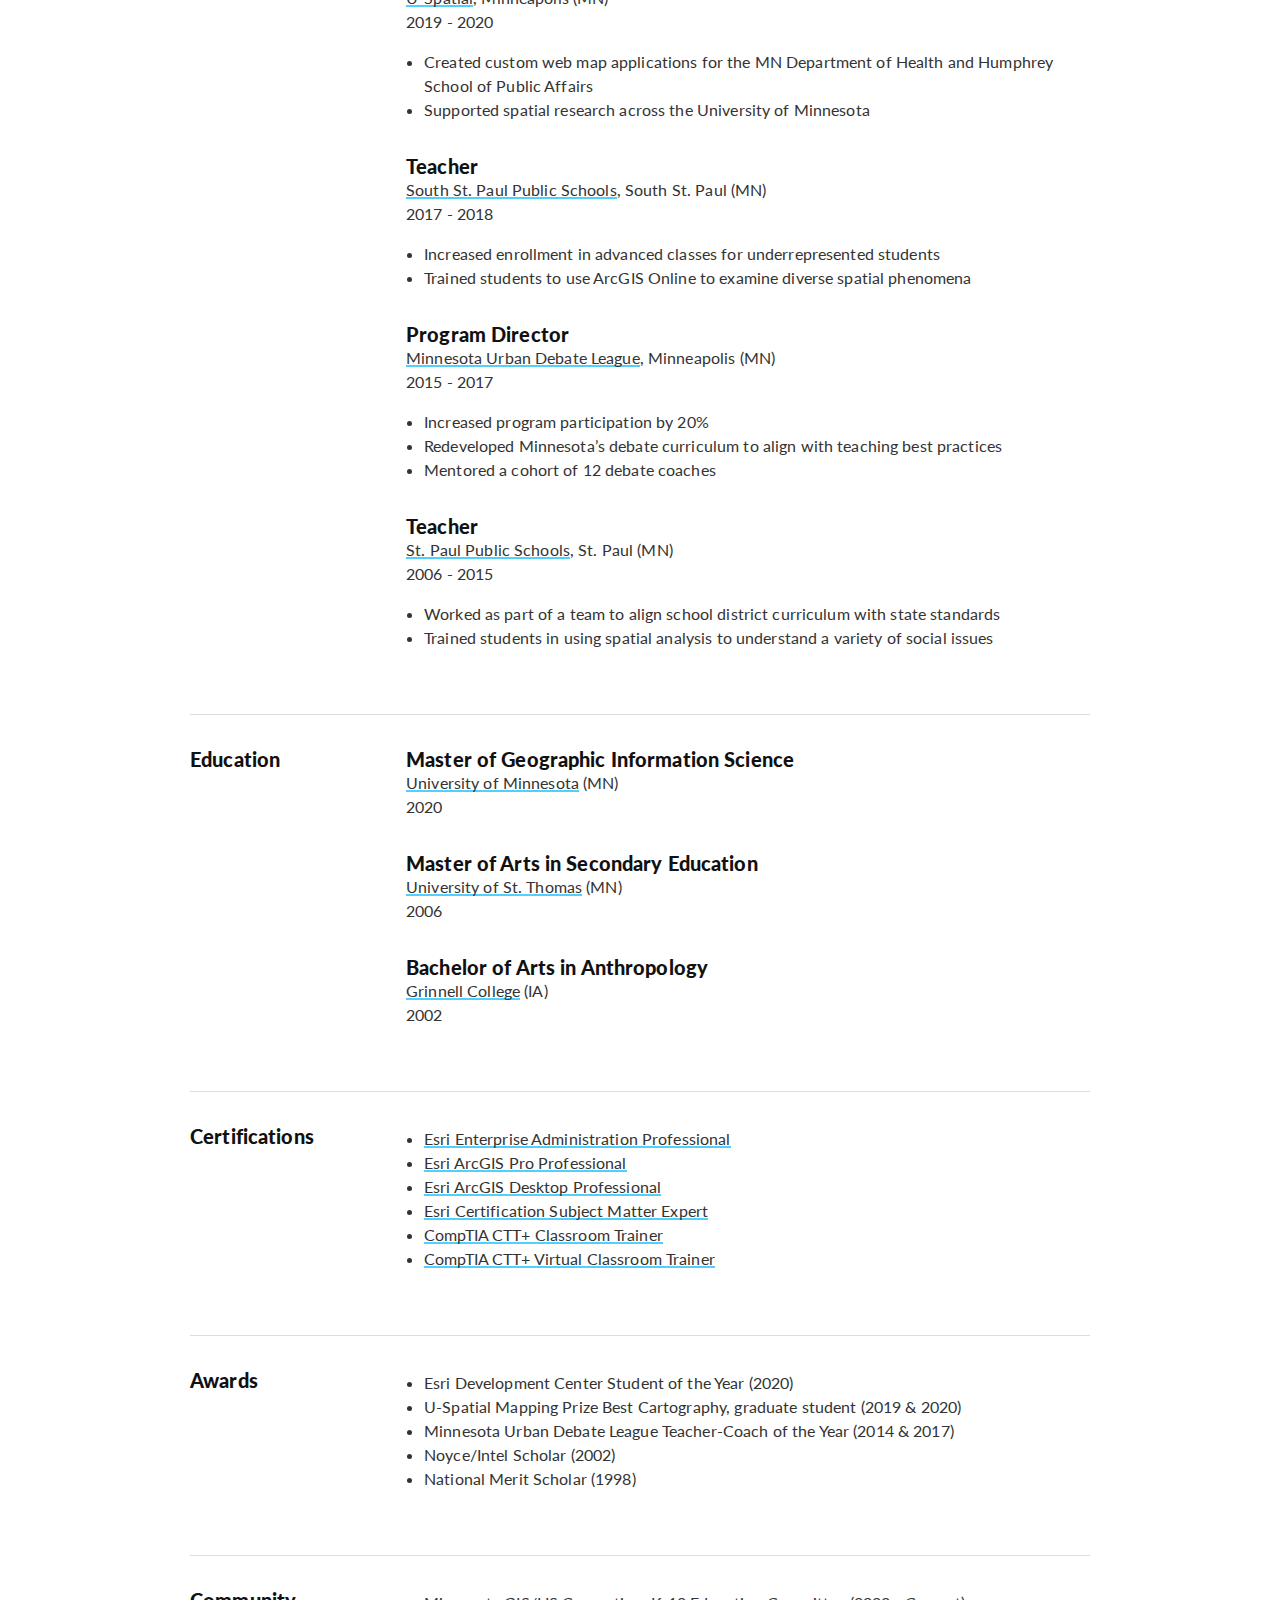
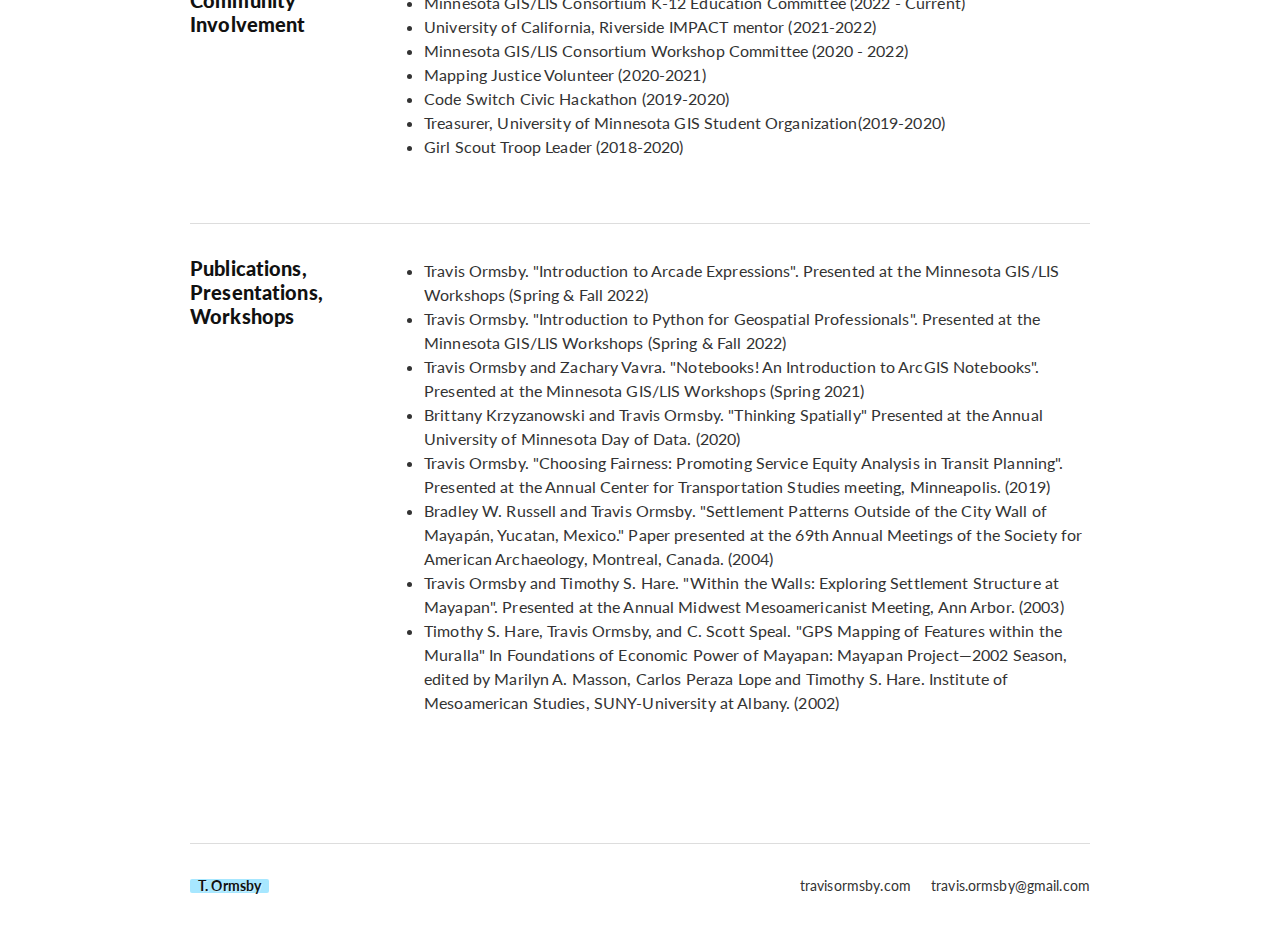
==== commit 4e3dbd1f: "Clean up resume content" ====
--- a/resume/resume.html
+++ b/resume/resume.html
@@ -1,4 +1,5 @@
-<html>
+<!DOCTYPE html>
+<html lang="en">
   <head>
       <meta charset="utf-8">
       <meta http-equiv="x-us-compatible" content="ie=edge">
@@ -100,7 +101,7 @@
         <a class="u-link" href="http://esri.com" target="_blank">Esri</a>, Minneapolis (MN)<br> 2022 - Current
         <ul>
             <li>Continously worked to grow and maintain cutting-edge knowledge of Esri technology</li>
-            <li>Led troubleshooting efforts in Esri's most complex ArcGIS Enterprise trainings on Windows and in Kubernetes.</li>
+            <li>Led troubleshooting efforts in Esri's most complex ArcGIS Enterprise trainings</li>
             <li>Ensured the technical accuracy of training materials through rigorous testing</li>
             <li>Collaborated with product teams to highlight new software developments in training materials</li> 
             <li>Trained Esri instructors in ArcGIS Enterprise technology</li>
@@ -112,24 +113,24 @@
         <a class="u-link" href="http://esri.com/" target="_blank">Esri</a>, Minneapolis (MN)<br> 2020 - 2022
         <ul>
             <li>Attained outstanding student satisfaction ratings while teaching courses on ArcGIS Pro, ArcGIS Enterprise, and Python scripting</li>
-            <li>Authored web courses for Esri Academy.</li>
-            <li>Designed and documented complex virtual machine builds for course development.</li>
-            <li>Supported other instructors through both formal training and informal collaboration.</li>
-            <li>Promoted workplace justice as a member of the DEI Advisory Team.</li>
+            <li>Authored web courses for Esri Academy</li>
+            <li>Designed and documented complex virtual machine builds for course development</li>
+            <li>Supported other instructors through both formal training and informal collaboration</li>
+            <li>Promoted workplace justice as a member of the DEI Advisory Team</li>
         </ul>
   
         <h3>Research Assistant</h3>
         <a class="u-link" href="https://rc.umn.edu/uspatial/about/overview" target="_blank">U-Spatial</a>, Minneapolis (MN)<br> 2019 - 2020
         <ul>
             <li>Created custom web map applications for the MN Department of Health and Humphrey School of Public Affairs</li>
-            <li>Supported spatial research across the University of Minnesota </li>
+            <li>Supported spatial research across the University of Minnesota</li>
         </ul>
   
         <h3>Teacher</h3>
         <a class="u-link" href="https://www.sspps.org/" target="_blank">South St. Paul Public Schools</a>, South St. Paul (MN)<br> 2017 - 2018
         <ul>
           <li>Increased enrollment in advanced classes for underrepresented students</li>
-          <li>Trained students to use ArcGIS Online to examine diverse spatial phenomena </li>
+          <li>Trained students to use ArcGIS Online to examine diverse spatial phenomena</li>
         </ul>
 
         <h3>Program Director</h3>
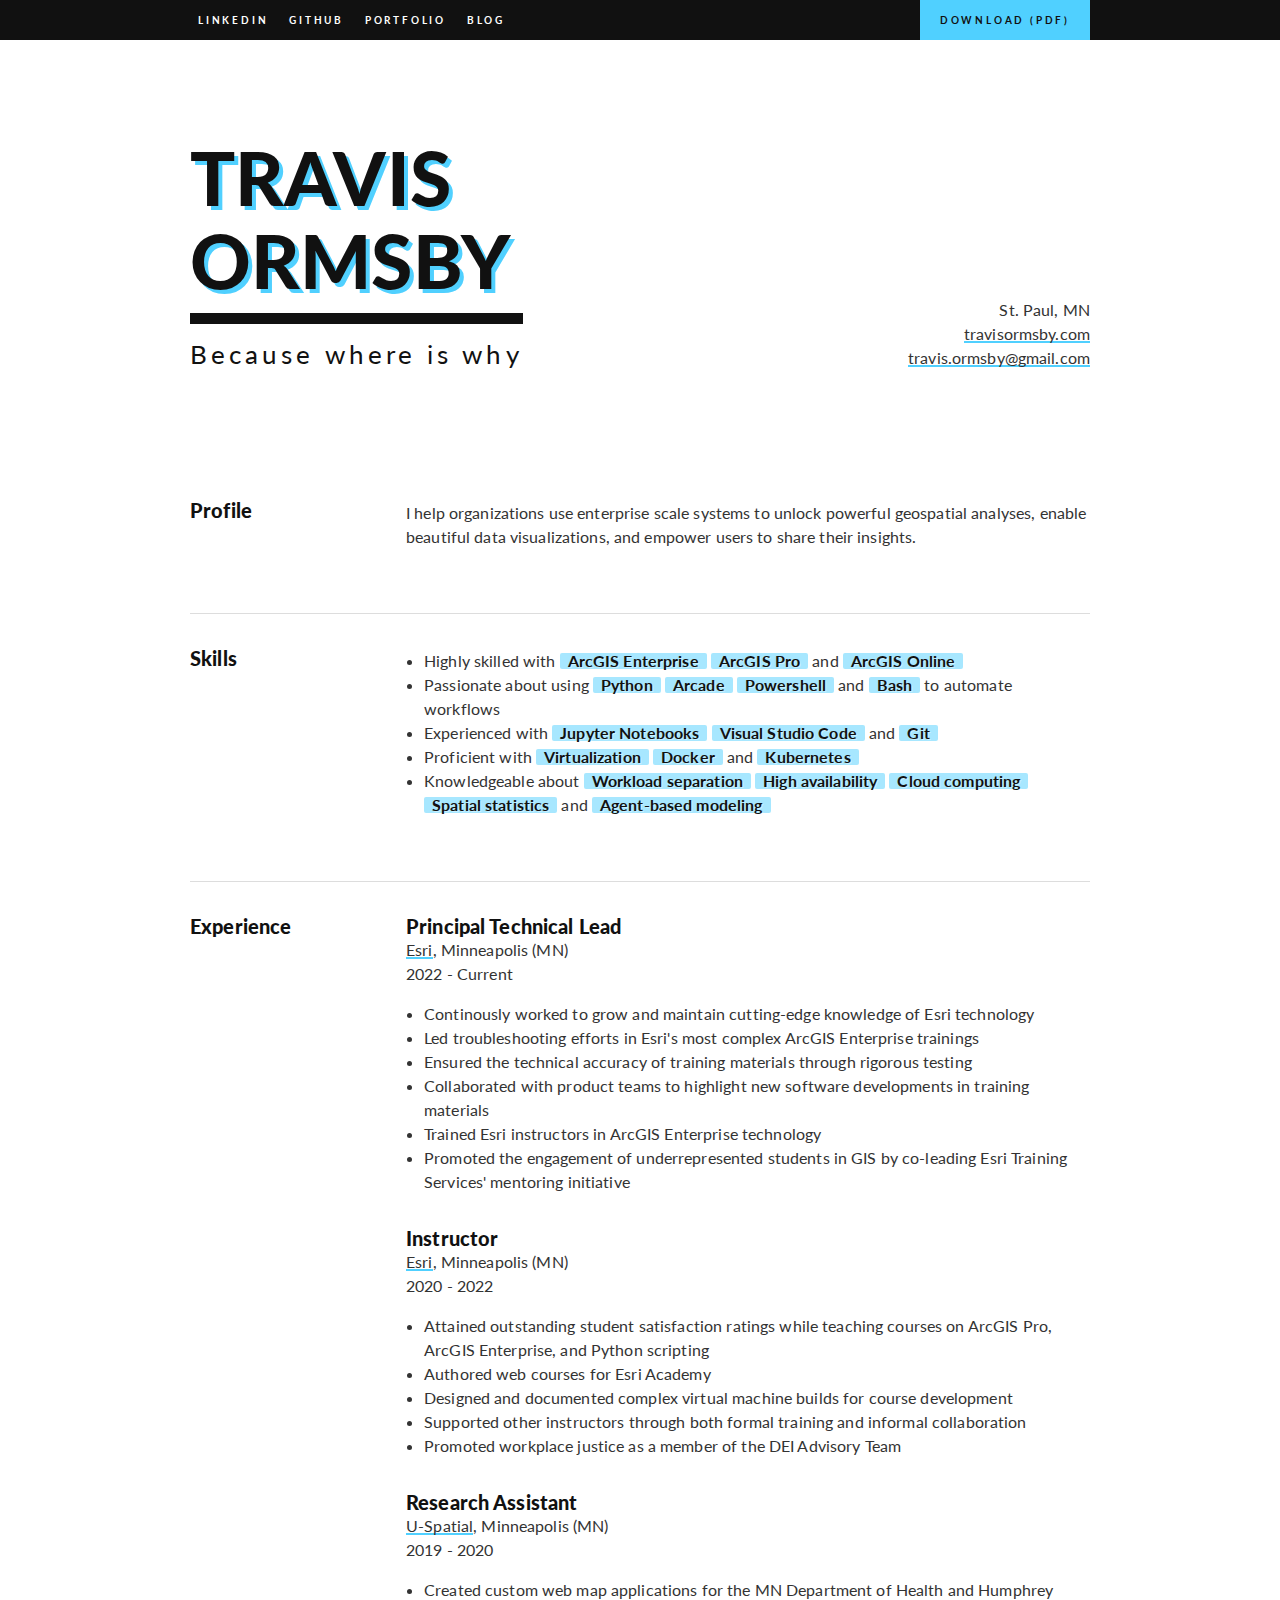
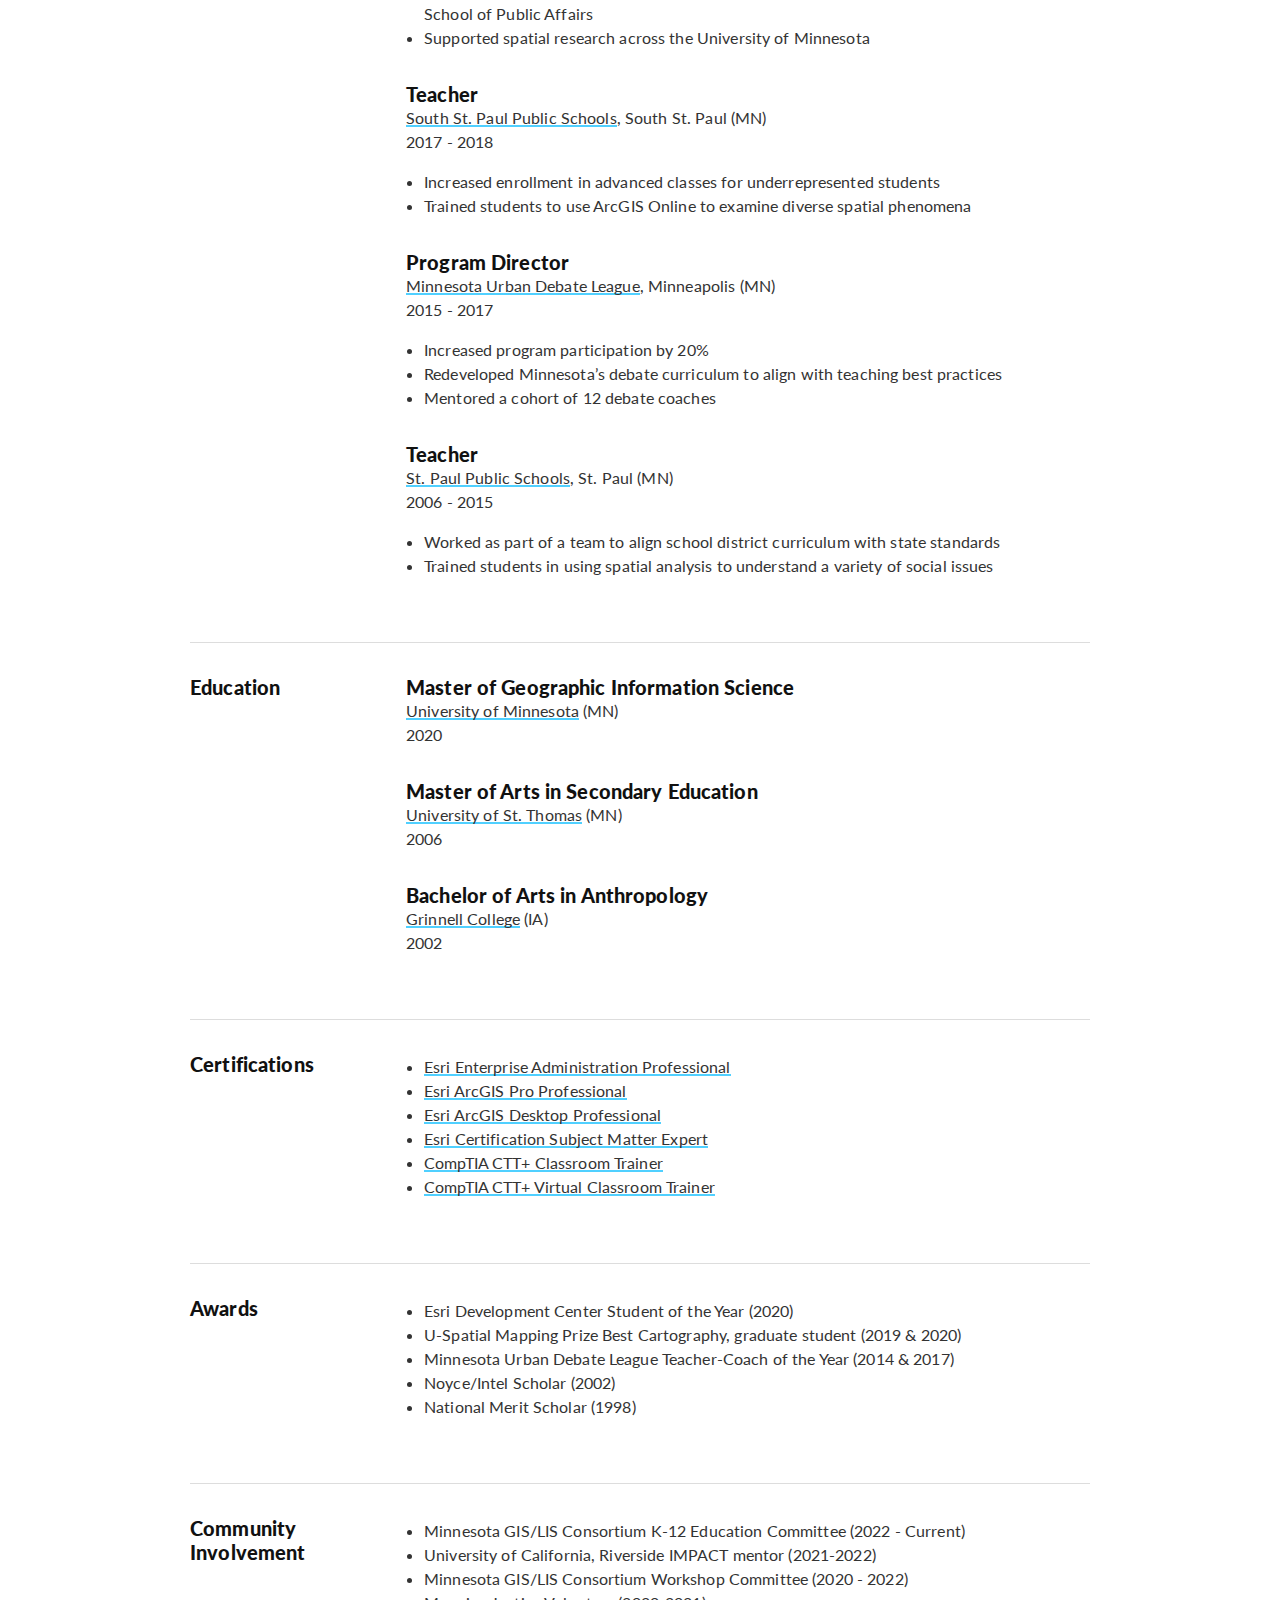
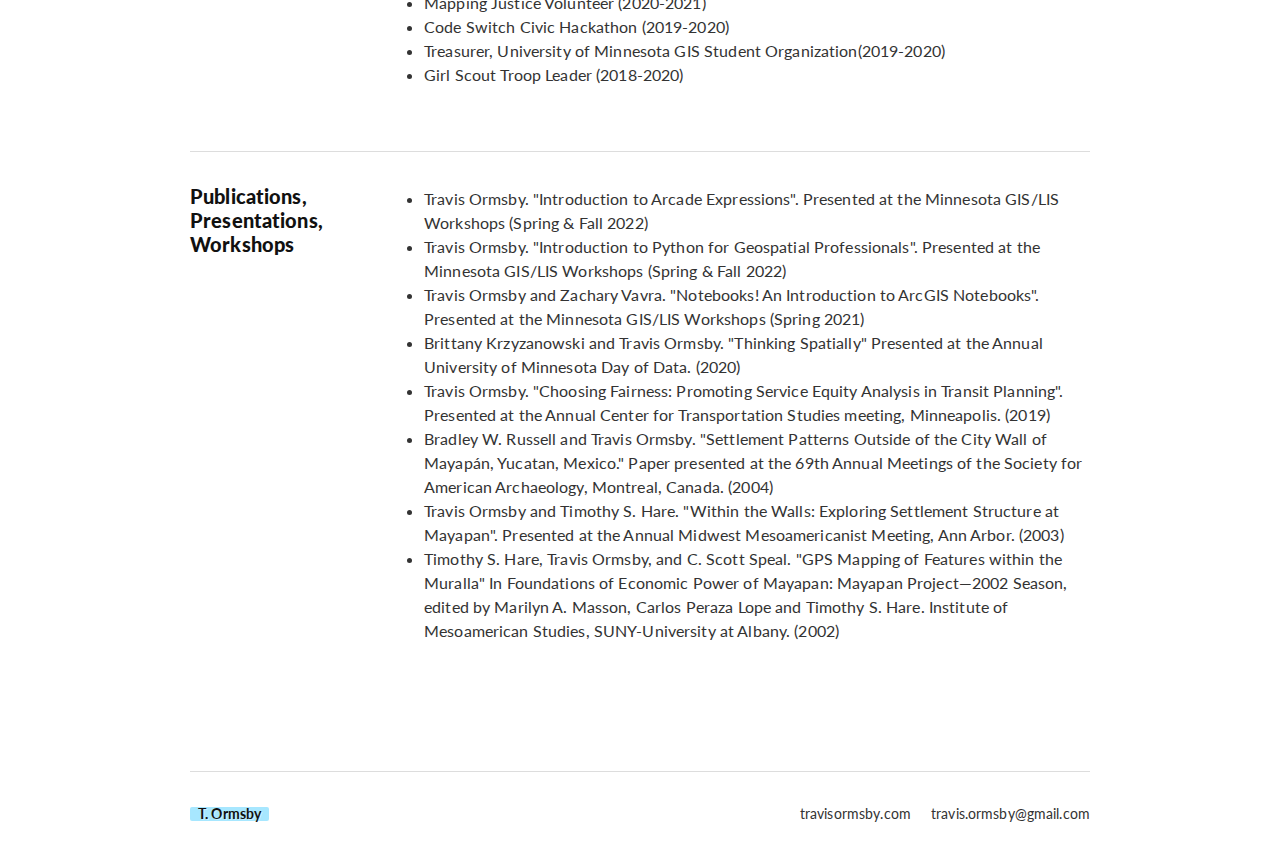
==== commit b0617e41: "Clean up resume content" ====
--- a/resume/resume.html
+++ b/resume/resume.html
@@ -6,8 +6,533 @@
       <title>Travis Ormsby Résumé</title>
       <meta name="description" content="">
       <meta name="viewport" content="width=device-width, initial-scale=1">
-      <link rel="icon" href="favicon.ico" type="image/x-icon">
-      <link rel="stylesheet" href="style.css">
+      <style>
+        @import url(https://fonts.googleapis.com/css?family=Lato:400,700,900);
+
+        .Navbar ul {
+            list-style: none;
+            padding-left: 0;
+            margin: 0
+        }
+
+        html {
+            font-size: 62.5%;
+            box-sizing: border-box
+        }
+
+        *,
+        *:before,
+        *:after {
+            box-sizing: inherit
+        }
+
+        body {
+            margin: 0;
+            background-color: #fff
+        }
+
+        img {
+            max-width: 100%;
+            height: auto
+        }
+
+        .u-cf:before,
+        .u-cf:after {
+            content: " ";
+            display: table
+        }
+
+        .u-cf:after {
+            clear: both
+        }
+
+        .u-hug {
+            margin-top: 0 !important
+        }
+
+        .u-pullRight {
+            float: right
+        }
+
+        .u-keyline {
+            position: relative
+        }
+
+        .u-keyline:before {
+            content: "";
+            position: absolute;
+            top: 0;
+            left: 0;
+            right: 0;
+            border-top: 1px solid #ddd
+        }
+
+        .u-link {
+            text-decoration: none;
+            position: relative;
+            display: inline-block
+        }
+
+        .u-link:before {
+            content: "";
+            position: absolute;
+            z-index: -1;
+            bottom: .2em;
+            width: 100%;
+            height: 2px;
+            background-color: #50D0FF
+        }
+
+        /* .u-link:visited:before {
+            background-color: #ddd
+        } */
+
+        .u-link:hover:before {
+            background-color: #ff7f50
+        }
+
+        .u-shadow {
+            text-shadow: 4px 4px 0 #50D0FF;
+            transition: text-shadow .2s ease-in-out
+        }
+
+        a:hover .u-shadow {
+            text-shadow: -4px -4px 0 #ff7f50
+        }
+
+        @media (max-width:767px) {
+            .u-hidden\@sm-down {
+                display: none !important
+            }
+        }
+
+        @media (max-width:543px) {
+            .u-hidden\@xs-down {
+                display: none !important
+            }
+        }
+
+        body {
+            color: #333;
+            font-size: 1.6rem;
+            font-family: Lato, Helvetica, Arial, sans-serif;
+            font-weight: normal;
+            line-height: 1.5;
+            letter-spacing: .008em;
+            -webkit-font-smoothing: antialiased;
+            -moz-osx-font-smoothing: grayscale
+        }
+
+        h1,
+        h2,
+        h3,
+        h4,
+        h5,
+        h6 {
+            color: #111;
+            line-height: 1.2;
+            font-weight: 900
+        }
+
+        h1,
+        h2,
+        h3,
+        h4,
+        h5,
+        h6,
+        ul,
+        p {
+            margin-top: 1.6rem;
+            margin-bottom: 0
+        }
+
+        h3,
+        .h3 {
+            font-size: 2rem;
+            margin-top: 3.2rem
+        }
+
+        a {
+            color: #333
+        }
+
+        ul {
+            padding-left: 1.8rem
+        }
+
+        .Title {
+            font-size: 50px;
+            font-size: 8vw;
+            font-family: Lato, 'Open Sans', Helvetica, Arial;
+            font-weight: 900;
+            line-height: 1.1;
+            margin-top: 0;
+            margin-bottom: 0;
+            text-transform: uppercase;
+            display: inline-block
+        }
+
+        @media (max-width:525px) {
+            .Title {
+                font-size: 42px
+            }
+        }
+
+        @media (min-width:937.5px) {
+            .Title {
+                font-size: 75px
+            }
+        }
+
+        .Title-sub {
+            font-size: .34em;
+            letter-spacing: .16em;
+            font-weight: 400;
+            text-transform: none;
+            display: block;
+            margin-top: 1.2rem;
+            padding-top: 1.6rem;
+            border-top: .45em solid
+        }
+
+        .l-Wrapper {
+            width: 80%;
+            max-width: 90rem;
+            margin-left: auto;
+            margin-right: auto
+        }
+
+        @media (max-width:767px) {
+            .l-Wrapper--reset\@sm-down {
+                width: 100%
+            }
+        }
+
+        .l-Header {
+            margin-top: 6.4rem;
+            margin-bottom: 3.2rem
+        }
+
+        .l-Header-col {
+            margin-top: 3.2rem;
+            margin-bottom: 3.2rem
+        }
+
+        @media (min-width:544px) {
+            .l-Header {
+                display: flex;
+                justify-content: space-between;
+                align-items: flex-end
+            }
+
+            .l-Header-col:last-child:not(:first-child) {
+                text-align: right
+            }
+        }
+
+        .l-Section {
+            margin-top: 6.4rem
+        }
+
+        .l-Section+.l-Section {
+            position: relative;
+            border-top: 1px solid #ddd
+        }
+
+        .l-Section+.l-Section:before {
+            content: "";
+            font-size: 50px;
+            font-size: 8vw;
+            position: absolute;
+            top: -.1rem;
+            border-top: .153em solid;
+            width: 4rem
+        }
+
+        @media (max-width:525px) {
+            .l-Section+.l-Section:before {
+                font-size: 42px
+            }
+        }
+
+        @media (min-width:937.5px) {
+            .l-Section+.l-Section:before {
+                font-size: 75px
+            }
+        }
+
+        .l-Section-title,
+        .l-Section-content {
+            margin-top: 3.2rem
+        }
+
+        .l-Section-content>:first-child,
+        .l-Section-content>:first-child>h3 {
+            margin-top: 0
+        }
+
+        .l-Section-content>p:first-child,
+        .l-Section-content>ul:first-child {
+            margin-top: .3rem
+        }
+
+        .l-Section-group {
+            display: inline
+        }
+
+        @media (min-width:768px) {
+            .l-Section {
+                display: flex
+            }
+
+            .l-Section:before {
+                display: none
+            }
+
+            .l-Section-title {
+                flex: 0 0 24%
+            }
+        }
+
+        .l-Footer {
+            font-size: 1.4rem;
+            display: flex;
+            flex-wrap: wrap;
+            justify-content: space-between;
+            margin: 12.8rem -.8rem 3.2rem;
+            padding-top: 3.2rem
+        }
+
+        .l-Footer a {
+            text-decoration: none;
+            display: inline-block
+        }
+
+        .l-Footer a:not(:last-child) {
+            margin-right: 1.6rem
+        }
+
+        .l-Footer a:hover {
+            color: #111
+        }
+
+        .l-Footer-col {
+            padding-left: .8rem;
+            padding-right: .8rem
+        }
+
+        .Navbar {
+            color: #fff;
+            font-size: 1rem;
+            font-weight: bold;
+            line-height: 4rem;
+            letter-spacing: .28rem;
+            text-transform: uppercase;
+            width: 100%;
+            background-color: #111
+        }
+
+        .Navbar a:not(.Navbar-toggle) {
+            /* color: inherit; */
+            text-decoration: none
+        }
+
+        .Navbar li {
+            display: inline-block
+        }
+
+        .Navbar a {
+            display: block;
+            padding: 0 .8rem
+        }
+
+        a.Navbar-btn {
+            color: #111;
+            padding-left: 2rem;
+            padding-right: 2rem;
+            background: #50D0FF
+        }
+
+        a.Navbar-btn:hover {
+            background: #ff7f50
+        }
+
+        a.Navbar-lnk {
+            color: #fff;
+        }
+
+        /* .hanging {
+            padding-left: 4rem;
+            text-indent: -4rem;
+        } */
+
+
+        @media (max-width:767px) {
+            .Navbar {
+                text-align: right
+            }
+
+            .Navbar ul:not(:first-child) {
+                display: inline-block;
+                padding-right: 1.6rem !important
+            }
+        }
+
+        .Tag {
+            color: #111;
+            text-shadow: 1px 1px 0 rgba(255, 255, 255, .4);
+            font-weight: 700;
+            line-height: 1;
+            position: relative;
+            display: inline-block;
+            padding-left: .8rem;
+            padding-right: .8rem
+        }
+
+        .Tag:before {
+            content: "";
+            position: absolute;
+            z-index: -1;
+            top: 0;
+            left: 0;
+            right: 0;
+            height: 1em;
+            bottom: 0;
+            margin: auto;
+            border-radius: .2rem;
+            background-color: rgba(80, 208, 255, .5);
+            transition: all .8s .4s ease-in-out
+        }
+
+        .Tag:hover:before {
+            transform: scale(1.05, 2.4);
+            background-color: #50D0FF;
+            transition-delay: 0s;
+            transition-duration: .2s
+        }
+
+        @media print {
+            html {
+                font-size: 50%
+            }
+
+            .l-Wrapper {
+                width: 100%;
+                max-width: none
+            }
+
+            .Navbar,
+            .u-hidden\@print {
+                display: none
+            }
+
+            .l-Header,
+            .l-Header-col {
+                margin-top: 0
+            }
+
+            .l-Footer,
+            .l-Section {
+                margin-top: 3.2rem
+            }
+
+            h3,
+            .h3,
+            .l-Section-title,
+            .l-Section-content {
+                margin-top: 1.8rem
+            }
+
+            .Title {
+                font-size: 4.5rem
+            }
+
+            .l-Header {
+                display: flex;
+                justify-content: space-between;
+                align-items: flex-end
+            }
+
+            .l-Header-col:last-child:not(:first-child) {
+                text-align: right
+            }
+
+            .l-Section {
+                position: relative;
+                padding-top: 5px;
+                border-top: 1px solid #ddd
+            }
+
+            .l-Section:before {
+                display: none
+            }
+
+            .l-Section:after {
+                content: "";
+                position: absolute;
+                top: -1px;
+                left: 0;
+                border-top: 5px solid;
+                width: 4rem
+            }
+
+            .l-Section-group {
+                display: block;
+                /* page-break-inside: avoid */
+            }
+
+            .Tag {
+                font-weight: 900;
+                display: inline;
+                padding-left: 0;
+                padding-right: 0
+            }
+
+            *,
+            *:before,
+            *:after,
+            p:first-letter,
+            div:first-letter,
+            blockquote:first-letter,
+            li:first-letter,
+            p:first-line,
+            div:first-line,
+            blockquote:first-line,
+            li:first-line {
+                background: transparent !important;
+                color: #000 !important;
+                box-shadow: none !important;
+                text-shadow: none !important
+            }
+
+            a,
+            a:visited {
+                text-decoration: underline
+            }
+
+            p,
+            h2,
+            h3,
+            li {
+                orphans: 3;
+                widows: 3
+            }
+
+            h2,
+            h3 {
+                page-break-after: avoid
+            }
+
+            .Contact:after {
+                content: "(651) 757-6672";
+                padding-left: 1.6rem
+            }
+        }
+
+        @page {
+            margin: 2.2cm 2.2cm 1.8cm
+        }
+      </style>
   </head>
   <nav class="Navbar">
     <div class="l-Wrapper l-Wrapper--reset@sm-down">
@@ -60,35 +585,27 @@
       <div class="l-Section-content">
         <ul>
           <li>Highly skilled with 
-            <strong class="Tag">ArcGIS Enterprise</strong>, 
-            <strong class="Tag">ArcGIS Pro</strong>, and 
+            <strong class="Tag">ArcGIS Enterprise</strong> 
+            <strong class="Tag">ArcGIS Pro</strong> and 
             <strong class="Tag">ArcGIS Online</strong></li>
           <li>Passionate about using
-            <strong class="Tag">Python</strong>, 
-            <strong class="Tag">Arcade</strong>, 
-            <strong class="Tag">Powershell</strong>, and 
+            <strong class="Tag">Python</strong> 
+            <strong class="Tag">Arcade</strong> 
+            <strong class="Tag">Powershell</strong> and 
             <strong class="Tag">Bash</strong> to automate workflows</li> 
-          <li>Skilled in creating web applications using Esri's low/no code solutions like
-            <strong class="Tag">Configurable Apps</strong>, 
-            <strong class="Tag">Instant Apps</strong>,
-            <strong class="Tag">Web AppBuilder</strong>, and
-            <strong class="Tag">Experience Builder</strong>, as well as custom solutions using
-            <strong class="Tag">JavaScript</strong>, 
-            <strong class="Tag">HTML</strong>, and 
-            <strong class="Tag">CSS</strong></li>    
           <li>Experienced with 
-            <strong class="Tag">Jupyter Notebooks</strong>, 
-            <strong class="Tag">Visual Studio Code</strong>, and 
+            <strong class="Tag">Jupyter Notebooks</strong> 
+            <strong class="Tag">Visual Studio Code</strong> and 
             <strong class="Tag">Git</strong></li>
           <li>Proficient with 
-            <strong class="Tag">Virtualization</strong>,
-            <strong class="Tag">Docker</strong>, and 
+            <strong class="Tag">Virtualization</strong>
+            <strong class="Tag">Docker</strong> and 
             <strong class="Tag">Kubernetes</strong></li>
           <li>Knowledgeable about
-            <strong class="Tag">Workload separation</strong>, 
-            <strong class="Tag">High availability</strong>, 
-            <strong class="Tag">Cloud computing</strong>, 
-            <strong class="Tag">Spatial statistics</strong>, and
+            <strong class="Tag">Workload separation</strong> 
+            <strong class="Tag">High availability</strong> 
+            <strong class="Tag">Cloud computing</strong> 
+            <strong class="Tag">Spatial statistics</strong> and
             <strong class="Tag">Agent-based modeling</strong></li>
         </ul>
       </div>
